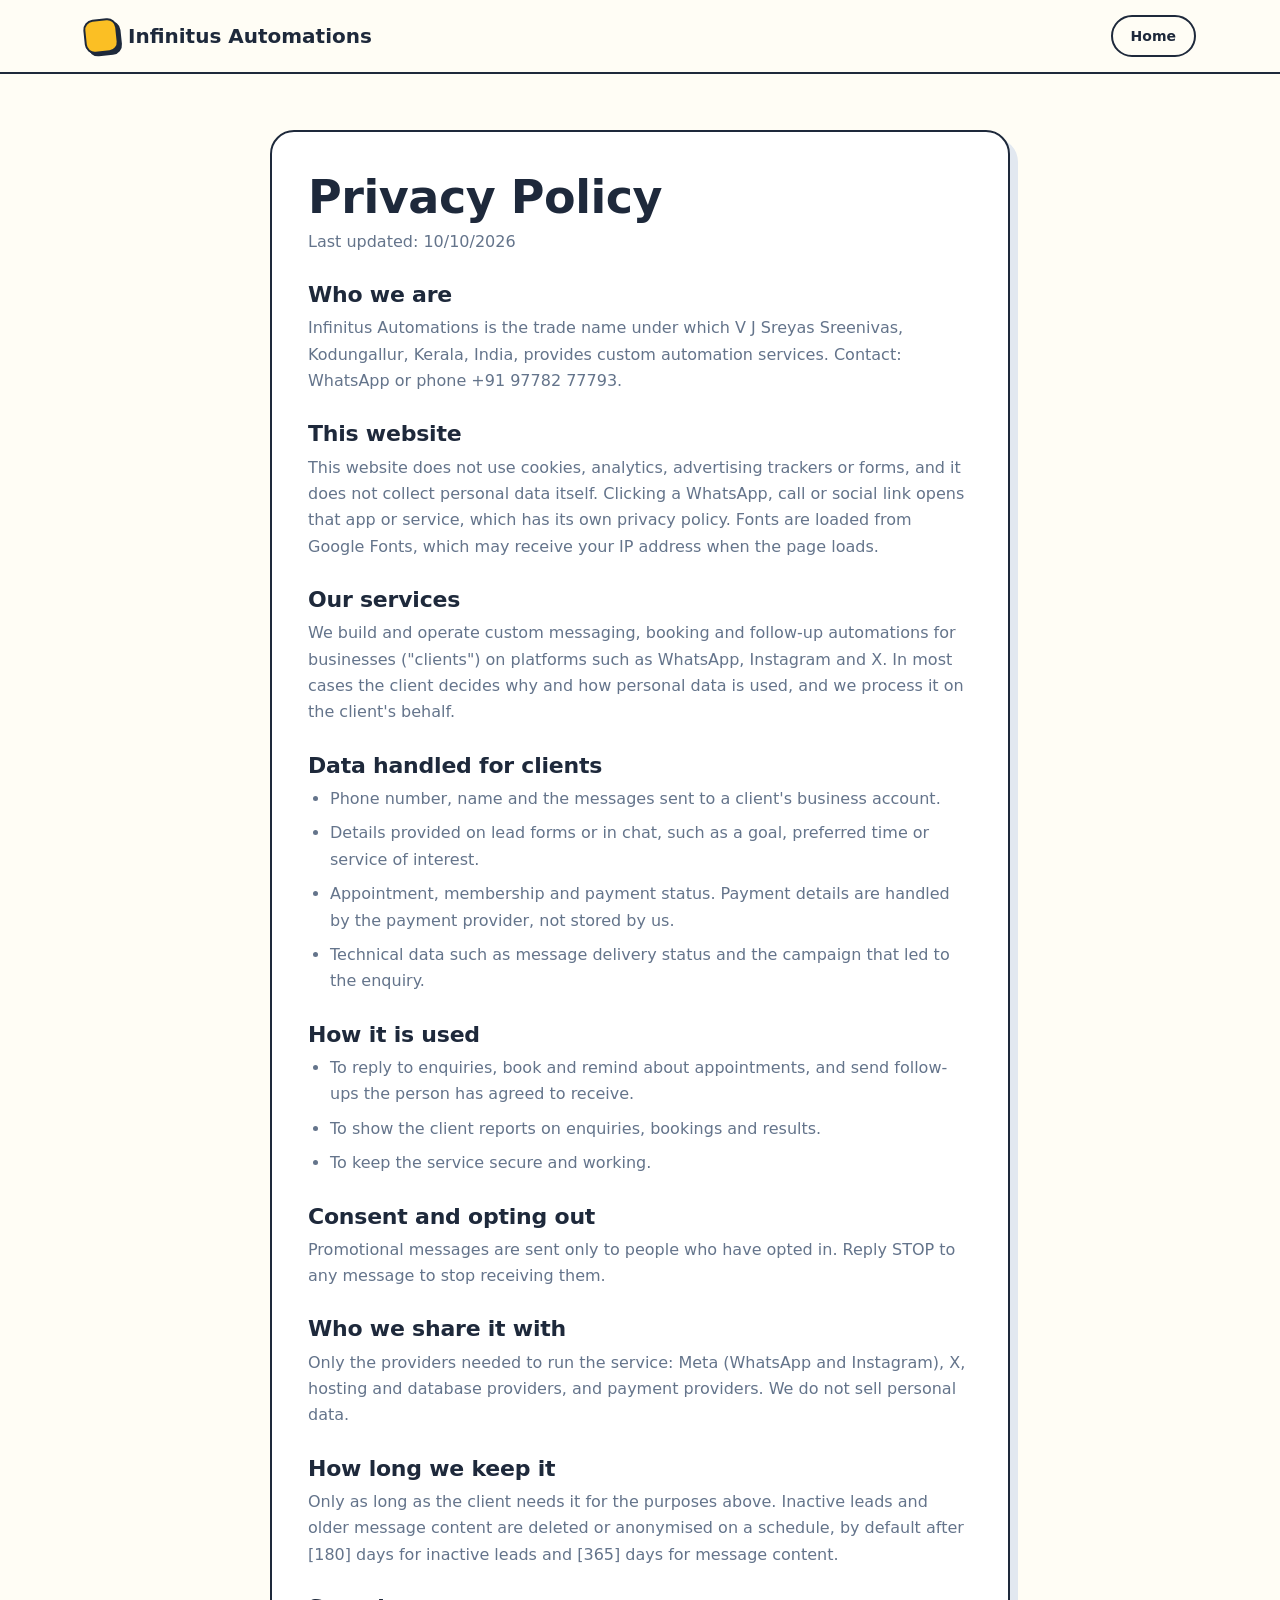
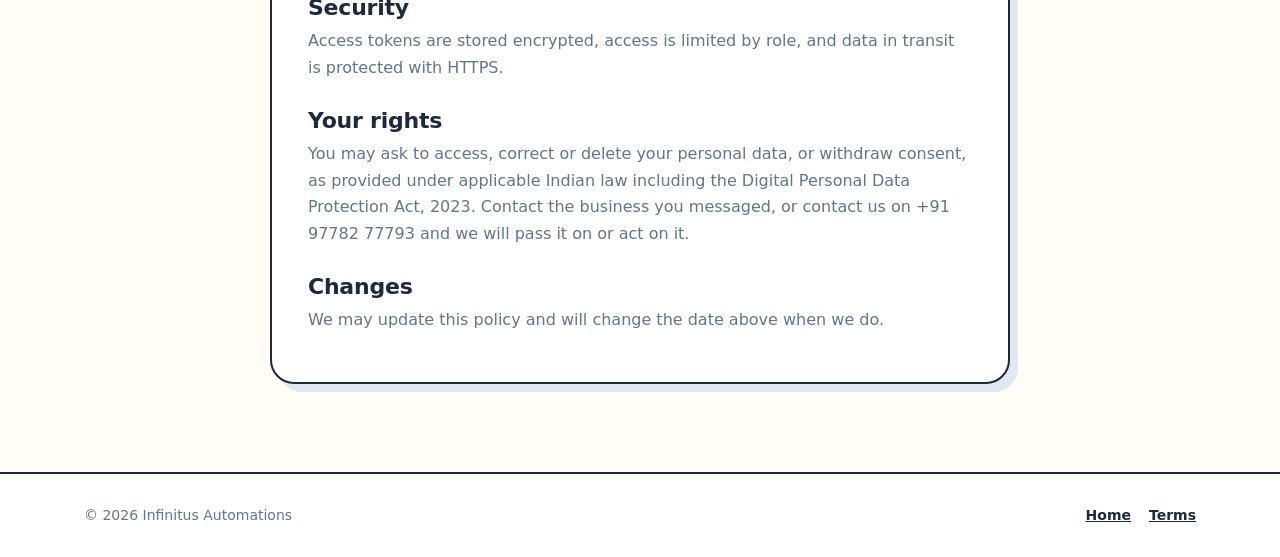
==== privacy.html @ b6bcf863 "first commit" ====
<!doctype html>
<html lang="en">
<head>
<meta charset="utf-8">
<meta http-equiv="Content-Security-Policy" content="default-src 'none'; script-src 'self'; style-src 'self' https://fonts.googleapis.com; font-src https://fonts.gstatic.com; img-src 'self' data:; media-src 'self'; connect-src 'none'; form-action 'none'; base-uri 'none'; object-src 'none'; frame-src 'none'">
<meta name="referrer" content="strict-origin-when-cross-origin">
<meta name="viewport" content="width=device-width,initial-scale=1">
<title>Privacy Policy | Infinitus Automations</title>
<link rel="icon" href="data:image/svg+xml,%3Csvg xmlns='http://www.w3.org/2000/svg' viewBox='0 0 32 32'%3E%3Crect width='32' height='32' rx='9' fill='%23FBBF24'/%3E%3Cpath d='M9 17h14M17 10l6 7-6 7' stroke='%231E293B' stroke-width='3' fill='none' stroke-linecap='round' stroke-linejoin='round'/%3E%3C/svg%3E">
<link rel="preconnect" href="https://fonts.googleapis.com">
<link rel="preconnect" href="https://fonts.gstatic.com" crossorigin>
<link rel="stylesheet" href="https://fonts.googleapis.com/css2?family=Outfit:wght@700;800&family=Plus+Jakarta+Sans:wght@400;500;700&display=swap">
<link rel="stylesheet" href="style.css">
<script src="main.js"></script>
</head>
<body>
<header class="top">
  <div class="wrap bar">
    <a class="logo" href="index.html"><div class="mark" aria-hidden="true"></div><span>Infinitus Automations</span></a>
    <a class="btn ghost sm" href="index.html">Home</a>
  </div>
</header>

<main class="doc">
  <div class="paper">
    <h1>Privacy Policy</h1>
    <p>Last updated: 10/10/2026</p>
    <h2>Who we are</h2>
    <p>Infinitus Automations is the trade name under which V J Sreyas Sreenivas, Kodungallur, Kerala, India, provides custom automation services. Contact: WhatsApp or phone +91 97782 77793.</p>

    <h2>This website</h2>
    <p>This website does not use cookies, analytics, advertising trackers or forms, and it does not collect personal data itself. Clicking a WhatsApp, call or social link opens that app or service, which has its own privacy policy. Fonts are loaded from Google Fonts, which may receive your IP address when the page loads.</p>

    <h2>Our services</h2>
    <p>We build and operate custom messaging, booking and follow-up automations for businesses ("clients") on platforms such as WhatsApp, Instagram and X. In most cases the client decides why and how personal data is used, and we process it on the client's behalf.</p>

    <h2>Data handled for clients</h2>
    <ul>
      <li>Phone number, name and the messages sent to a client's business account.</li>
      <li>Details provided on lead forms or in chat, such as a goal, preferred time or service of interest.</li>
      <li>Appointment, membership and payment status. Payment details are handled by the payment provider, not stored by us.</li>
      <li>Technical data such as message delivery status and the campaign that led to the enquiry.</li>
    </ul>

    <h2>How it is used</h2>
    <ul>
      <li>To reply to enquiries, book and remind about appointments, and send follow-ups the person has agreed to receive.</li>
      <li>To show the client reports on enquiries, bookings and results.</li>
      <li>To keep the service secure and working.</li>
    </ul>

    <h2>Consent and opting out</h2>
    <p>Promotional messages are sent only to people who have opted in. Reply STOP to any message to stop receiving them.</p>

    <h2>Who we share it with</h2>
    <p>Only the providers needed to run the service: Meta (WhatsApp and Instagram), X, hosting and database providers, and payment providers. We do not sell personal data.</p>

    <h2>How long we keep it</h2>
    <p>Only as long as the client needs it for the purposes above. Inactive leads and older message content are deleted or anonymised on a schedule, by default after [180] days for inactive leads and [365] days for message content.</p>

    <h2>Security</h2>
    <p>Access tokens are stored encrypted, access is limited by role, and data in transit is protected with HTTPS.</p>

    <h2>Your rights</h2>
    <p>You may ask to access, correct or delete your personal data, or withdraw consent, as provided under applicable Indian law including the Digital Personal Data Protection Act, 2023. Contact the business you messaged, or contact us on +91 97782 77793 and we will pass it on or act on it.</p>

    <h2>Changes</h2>
    <p>We may update this policy and will change the date above when we do.</p>
  </div>
</main>

<footer>
  <div class="wrap">
    <div>© <span id="year"></span> Infinitus Automations</div>
    <div><a href="index.html">Home</a><a href="terms.html">Terms</a></div>
  </div>
</footer>
</body>
</html>
---- style.css ----
/* Infinitus Automations — Playful Geometric */
:root{
  --bg:#FFFDF5;--fg:#1E293B;--muted:#F1F5F9;--mfg:#64748B;
  --accent:#8B5CF6;--pink:#F472B6;--amber:#FBBF24;--mint:#34D399;
  --border:#E2E8F0;--input:#CBD5E1;
  --h:"Outfit",system-ui,sans-serif;--b:"Plus Jakarta Sans",system-ui,sans-serif;
  --pop:cubic-bezier(.34,1.56,.64,1);
}
*{box-sizing:border-box;margin:0;padding:0}
html{scroll-behavior:smooth;scroll-padding-top:88px}
body{font:400 17px/1.65 var(--b);background:var(--bg);color:var(--fg);overflow-x:hidden}
h1,h2,h3{font-family:var(--h);font-weight:800;line-height:1.1;letter-spacing:-.01em}
h1{font-size:clamp(38px,6.4vw,68px)}
h2{font-size:clamp(30px,4.6vw,46px)}
h3{font-size:22px;font-weight:700}
p{color:var(--mfg)}
a{color:inherit}
img,video{max-width:100%;display:block}
.wrap{max-width:1152px;margin:0 auto;padding:0 20px}
.sprite{position:absolute;width:0;height:0;overflow:hidden}
.ic{width:1.15em;height:1.15em;stroke:currentColor;fill:none;stroke-width:2.5;stroke-linecap:round;stroke-linejoin:round;flex:none}
.skip{position:absolute;left:-999px;top:8px;background:var(--fg);color:#fff;padding:10px 16px;border-radius:99px;z-index:100}
.skip:focus{left:12px}
:focus-visible{outline:3px solid var(--accent);outline-offset:3px;border-radius:8px}

/* header */
header.top{position:sticky;top:0;z-index:50;background:rgba(255,253,245,.94);backdrop-filter:blur(8px);border-bottom:2px solid var(--fg)}
.bar{display:flex;align-items:center;justify-content:space-between;gap:16px;height:72px}
.logo{display:flex;align-items:center;gap:10px;text-decoration:none;font:800 20px var(--h)}
.mark{width:34px;height:34px;border-radius:10px;background:var(--amber);border:2px solid var(--fg);box-shadow:3px 3px 0 var(--fg);display:grid;place-items:center;transform:rotate(-6deg);transition:transform .3s var(--pop)}
.logo:hover .mark{transform:rotate(6deg) scale(1.08)}
nav.links{display:flex;gap:26px;font-weight:700;font-size:15px}
nav.links a{text-decoration:none}
nav.links a:hover{color:var(--accent)}

/* buttons */
.btn{display:inline-flex;align-items:center;justify-content:center;gap:10px;min-height:48px;padding:0 24px;border-radius:999px;border:2px solid var(--fg);font:700 16px var(--b);text-decoration:none;cursor:pointer;transition:transform .3s var(--pop),box-shadow .3s var(--pop),background .2s}
.btn.primary{background:var(--accent);color:#fff;box-shadow:4px 4px 0 var(--fg)}
.btn.primary:hover{transform:translate(-2px,-2px);box-shadow:6px 6px 0 var(--fg)}
.btn.primary:active{transform:translate(2px,2px);box-shadow:2px 2px 0 var(--fg)}
.btn.ghost{background:transparent;color:var(--fg)}
.btn.ghost:hover{background:var(--amber)}
.btn.white{background:#fff;color:var(--fg);box-shadow:4px 4px 0 var(--fg)}
.btn.white:hover{transform:translate(-2px,-2px);box-shadow:6px 6px 0 var(--fg);background:var(--amber)}
.btn.sm{min-height:42px;padding:0 18px;font-size:14px}
.btn .dot{width:26px;height:26px;border-radius:50%;background:#fff;color:var(--fg);display:grid;place-items:center;margin-right:-12px}
.btn .dot .ic{width:15px;height:15px}

/* hero */
.hero{position:relative;padding:72px 0 96px;overflow:hidden;background-image:radial-gradient(circle,#CBD5E1 1.3px,transparent 1.4px);background-size:24px 24px}
.hero .grid{display:grid;grid-template-columns:1.1fr .9fr;gap:48px;align-items:center;position:relative}
.sun{position:absolute;left:-140px;top:-70px;width:480px;height:480px;border-radius:50%;background:var(--amber);opacity:.35}
.hero-text{position:relative;z-index:1}
.badge{display:inline-flex;align-items:center;gap:8px;background:#fff;border:2px solid var(--fg);border-radius:999px;padding:6px 14px;font:700 13px var(--b);box-shadow:3px 3px 0 var(--fg);margin-bottom:22px}
.badge i{width:10px;height:10px;border-radius:50%;background:var(--mint);border:2px solid var(--fg)}
.hero h1 em{font-style:normal;color:var(--accent);position:relative;display:inline-block}
.squig{position:absolute;left:0;bottom:-14px;width:100%;height:12px;stroke:var(--pink);fill:none;stroke-width:4;stroke-linecap:round}
.lead{font-size:19px;margin:30px 0 30px;max-width:540px}
.row{display:flex;flex-wrap:wrap;gap:14px;align-items:center}
.fine{margin-top:22px;font-size:14px;font-weight:600;color:var(--mfg)}
.portrait-wrap{position:relative;max-width:420px;margin:0 auto;width:100%}
.portrait-wrap::before{content:"";position:absolute;inset:28px -24px -24px 28px;background-image:radial-gradient(circle,var(--accent) 2px,transparent 2.3px);background-size:16px 16px;border-radius:40px}
.portrait{position:relative;aspect-ratio:1/1.1;border-radius:62% 38% 52% 48%/48% 54% 46% 52%;border:3px solid var(--fg);box-shadow:8px 8px 0 var(--pink);overflow:hidden;background:var(--mint);display:grid;place-items:center}
.portrait b{font:800 96px var(--h);color:var(--fg)}
.portrait img{position:absolute;inset:0;width:100%;height:100%;object-fit:cover}
.tag{position:absolute;z-index:2;left:-16px;bottom:30px;background:var(--amber);border:2px solid var(--fg);padding:8px 14px;border-radius:12px;font:800 14px/1.2 var(--h);transform:rotate(-4deg);box-shadow:3px 3px 0 var(--fg)}
.shape{position:absolute;pointer-events:none}
.s1{right:6%;top:54px;width:46px;height:46px;border-radius:50%;background:var(--pink);border:2px solid var(--fg)}
.s2{left:44%;bottom:34px;width:0;height:0;border-left:20px solid transparent;border-right:20px solid transparent;border-bottom:34px solid var(--mint);transform:rotate(14deg)}
.s3{right:3%;bottom:70px;width:34px;height:34px;background:var(--accent);border:2px solid var(--fg);transform:rotate(18deg);border-radius:6px}

/* marquee */
.band{background:var(--fg);color:#fff;overflow:hidden;padding:16px 0;border-block:2px solid var(--fg)}
.track{display:flex;width:max-content;animation:slide 30s linear infinite}
.band:hover .track{animation-play-state:paused}
.grp{display:flex;gap:40px;padding-right:40px}
.grp span{font:800 22px var(--h);white-space:nowrap;display:flex;align-items:center;gap:40px}
.grp span::after{content:"";width:14px;height:14px;border-radius:50%;background:var(--amber)}
.grp span:nth-child(3n+2)::after{background:var(--pink)}
.grp span:nth-child(3n)::after{background:var(--mint)}
@keyframes slide{to{transform:translateX(-50%)}}

/* sections */
section{padding:96px 0;position:relative}
.eyebrow{display:inline-block;font:800 13px var(--b);letter-spacing:.12em;text-transform:uppercase;color:var(--accent);margin-bottom:12px}
.sec-head{max-width:660px;margin-bottom:56px}
.sec-head p{margin-top:14px;font-size:18px}
.tint{background:var(--muted);border-block:2px solid var(--fg)}

/* sticker cards */
.cards{display:grid;gap:44px 28px;grid-template-columns:repeat(auto-fit,minmax(250px,1fr))}
.card{position:relative;background:#fff;border:2px solid var(--fg);border-radius:20px;padding:46px 24px 26px;box-shadow:8px 8px 0 var(--border);transition:transform .3s var(--pop),box-shadow .3s var(--pop)}
.card:hover{transform:rotate(-1deg) scale(1.02)}
.card.f{box-shadow:8px 8px 0 var(--pink)}
.ico{position:absolute;top:-26px;left:22px;width:52px;height:52px;border-radius:50%;border:2px solid var(--fg);display:grid;place-items:center;color:#fff;box-shadow:3px 3px 0 var(--fg)}
.ico .ic{width:24px;height:24px}
.card:hover .ico{animation:wiggle .5s}
.v{background:var(--accent)}.p{background:var(--pink)}.a{background:var(--amber);color:var(--fg)}.m{background:var(--mint);color:var(--fg)}
@keyframes wiggle{0%,100%{transform:rotate(0)}25%{transform:rotate(8deg)}75%{transform:rotate(-8deg)}}
.card h3{margin-bottom:8px}
.card p{font-size:15.5px}
.card ul{list-style:none;margin-top:12px}
.card li{display:flex;gap:10px;font-size:15px;color:var(--mfg);margin-top:6px}
.card li::before{content:"";flex:none;width:8px;height:8px;margin-top:9px;border-radius:50%;background:var(--mint);border:2px solid var(--fg);box-sizing:content-box}

/* work / video */
.work{background:#fff;border:2px solid var(--fg);border-radius:24px;padding:14px;box-shadow:8px 8px 0 var(--border);transition:transform .3s var(--pop)}
.work:hover{transform:rotate(-.6deg) scale(1.01)}
.work.big{display:grid;grid-template-columns:1.5fr 1fr;gap:24px;align-items:center;padding:18px;box-shadow:10px 10px 0 var(--accent)}
.work .meta{padding:16px 8px 8px}
.work h3{margin-bottom:6px}
.work p{font-size:15.5px}
.wgrid{display:grid;gap:32px 28px;grid-template-columns:repeat(auto-fit,minmax(min(100%,420px),1fr));margin-top:40px}
.vid{position:relative;aspect-ratio:16/9;border-radius:14px;overflow:hidden;border:2px solid var(--fg);background:var(--muted)}
.vid video{position:absolute;inset:0;width:100%;height:100%;object-fit:cover;background:#0F172A;z-index:2}
.vid.missing video{display:none}
.ph{position:absolute;inset:0;z-index:1;display:grid;place-content:center;justify-items:center;gap:10px;text-align:center;padding:16px;background-image:radial-gradient(circle,#CBD5E1 1.3px,transparent 1.4px);background-size:18px 18px}
.pl{width:60px;height:60px;border-radius:50%;background:var(--amber);color:var(--fg);border:2px solid var(--fg);box-shadow:3px 3px 0 var(--fg);display:grid;place-items:center}
.ph span{font:700 14px var(--b);color:var(--mfg)}
.stage{display:inline-block;font:800 12px var(--b);letter-spacing:.06em;text-transform:uppercase;border:2px solid var(--fg);border-radius:999px;padding:3px 12px;margin-bottom:10px}
.cta-card{display:grid;place-content:center;justify-items:start;gap:14px;background:var(--pink);box-shadow:8px 8px 0 var(--fg);padding:32px 26px}
.cta-card p{color:var(--fg)}

/* side projects */
.sgrid{display:grid;gap:20px;grid-template-columns:minmax(0,1fr)}
@media(min-width:860px){.sgrid{grid-template-columns:repeat(3,minmax(0,1fr))}}
.side-card{background:#fff;border:2px dashed var(--mfg);border-radius:16px;padding:20px 22px;box-shadow:3px 3px 0 var(--border)}
.side-card .stage{background:var(--muted);font-size:11px;margin-bottom:8px}
.side-card h3{font-size:19px;margin-bottom:4px}
.side-card p{font-size:15px}

/* steps */
.steps{display:grid;gap:28px;grid-template-columns:repeat(auto-fit,minmax(220px,1fr));position:relative}
.steps::before{content:"";position:absolute;left:6%;right:6%;top:28px;border-top:3px dashed var(--input)}
.step{position:relative}
.n{position:relative;width:56px;height:56px;border-radius:50%;border:2px solid var(--fg);display:grid;place-items:center;font:800 24px var(--h);box-shadow:4px 4px 0 var(--fg);margin-bottom:16px}
.step h3{margin-bottom:6px}
.step p{font-size:15.5px}

/* about */
.about{display:grid;grid-template-columns:1.1fr .9fr;gap:48px;align-items:start}
.about p{font-size:18px;margin-top:16px}
.chip{display:inline-block;background:#fff;border:2px solid var(--fg);border-radius:999px;padding:5px 14px;font:700 14px var(--b);margin:0 8px 12px 0;box-shadow:3px 3px 0 var(--fg);transition:transform .3s var(--pop)}
.chip:hover{transform:translateY(-3px) rotate(-2deg);background:var(--amber)}
.stack h3{margin-bottom:16px}

/* contact */
.cta{position:relative;overflow:hidden;background:var(--accent);color:#fff;border:2px solid var(--fg);border-radius:32px;box-shadow:10px 10px 0 var(--fg);padding:60px 40px;text-align:center}
.cta h2{max-width:720px;margin:0 auto}
.cta p{color:#EDE9FE;max-width:560px;margin:16px auto 28px;font-size:18px}
.cta .row{justify-content:center}
.cta .btn.ghost{color:#fff;border-color:#fff}
.cta .btn.ghost:hover{color:var(--fg);border-color:var(--fg)}
.social{display:flex;flex-wrap:wrap;gap:12px;justify-content:center;margin-top:30px}
.pill{display:inline-flex;gap:8px;align-items:center;background:#fff;color:var(--fg);border:2px solid var(--fg);border-radius:999px;padding:8px 18px;font-weight:700;font-size:15px;text-decoration:none;box-shadow:3px 3px 0 var(--fg);transition:transform .3s var(--pop),background .2s}
.pill:hover{transform:translate(-2px,-2px) rotate(-1deg);background:var(--amber)}
.cta .c1{position:absolute;left:-40px;top:-40px;width:130px;height:130px;border-radius:50%;background:var(--amber);border:2px solid var(--fg)}
.cta .c2{position:absolute;right:-30px;bottom:-30px;width:110px;height:110px;border-radius:50%;background:var(--pink);border:2px solid var(--fg)}
.cta>*:not(.c1):not(.c2){position:relative}

footer{border-top:2px solid var(--fg);padding:30px 0;background:#fff;font-size:14px}
footer .wrap{display:flex;justify-content:space-between;flex-wrap:wrap;gap:12px;color:var(--mfg)}
footer a{margin-left:18px;font-weight:700;color:var(--fg)}

/* legal pages */
.doc{max-width:780px;margin:56px auto 88px;padding:0 20px}
.doc .paper{background:#fff;border:2px solid var(--fg);border-radius:24px;box-shadow:8px 8px 0 var(--border);padding:40px 36px}
.doc h1{font-size:clamp(32px,5vw,46px);margin-bottom:6px}
.doc h2{font-size:22px;margin:28px 0 8px}
.doc p,.doc li{margin-bottom:8px;font-size:16px}
.doc ul{padding-left:22px;color:var(--mfg)}
.doc a{color:var(--accent);font-weight:700}
.banner{background:#FEF3C7;border:2px solid var(--fg);border-radius:14px;padding:12px 16px;font-size:14px;font-weight:600;color:var(--fg);margin:16px 0}

/* entrance */
.js .pop{opacity:0;transform:scale(.88) translateY(18px)}
.js .pop.in{opacity:1;transform:none;transition:opacity .5s ease,transform .7s var(--pop),box-shadow .3s var(--pop)}
.js .card.pop.in:hover{transform:rotate(-1deg) scale(1.02)}
.js .work.pop.in:hover{transform:rotate(-.6deg) scale(1.01)}
.js .pop.d1.in{transition-delay:.08s}.js .pop.d2.in{transition-delay:.16s}.js .pop.d3.in{transition-delay:.24s}

/* responsive */
@media(max-width:860px){
  section{padding:64px 0}
  .hero{padding:48px 0 64px}
  .hero .grid,.about,.work.big{grid-template-columns:1fr}
  .hero .grid{gap:48px}
  nav.links{display:none}
  .sun{width:280px;height:280px;left:-100px;top:-50px}
  .shape{display:none}
  .steps::before{display:none}
  .cta{padding:44px 22px;box-shadow:6px 6px 0 var(--fg)}
  .cta .c1,.cta .c2{display:none}
  .doc .paper{padding:28px 20px}
}
@media(max-width:520px){
  .btn.primary,.btn.white{box-shadow:2px 2px 0 var(--fg)}
  .lead{font-size:17px}
  .row .btn{flex:1 1 100%}
  .card,.work{box-shadow:4px 4px 0 var(--border)}
  .side-card{box-shadow:2px 2px 0 var(--border)}
  .card.f{box-shadow:4px 4px 0 var(--pink)}
  .work.big{box-shadow:5px 5px 0 var(--accent)}
  .wgrid{grid-template-columns:1fr}
  .bar .btn{min-height:42px;padding:0 16px}
  .logo span{font-size:18px}
}
@media(prefers-reduced-motion:reduce){
  *,*::before,*::after{animation:none!important;transition:none!important;scroll-behavior:auto!important}
  .js .pop{opacity:1;transform:none}
  .track{width:auto;flex-wrap:wrap}
  .grp+.grp{display:none}
}
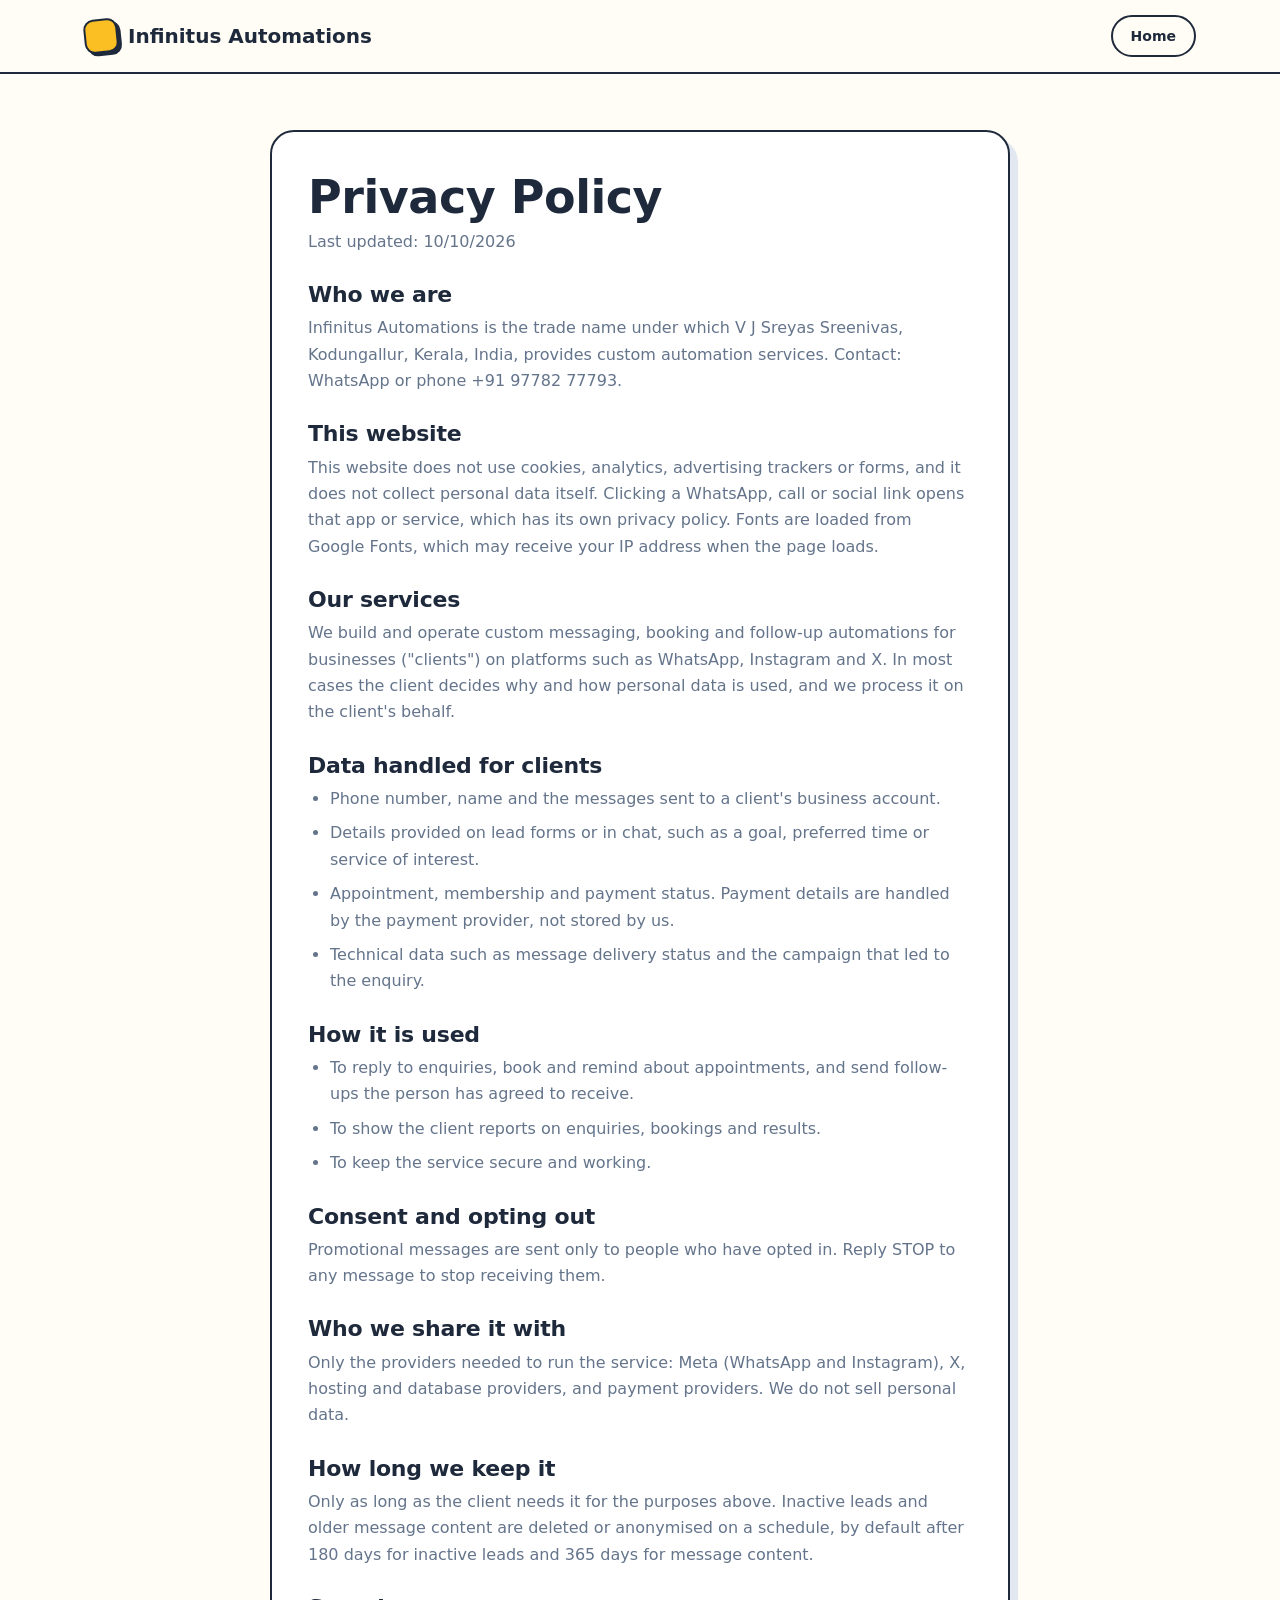
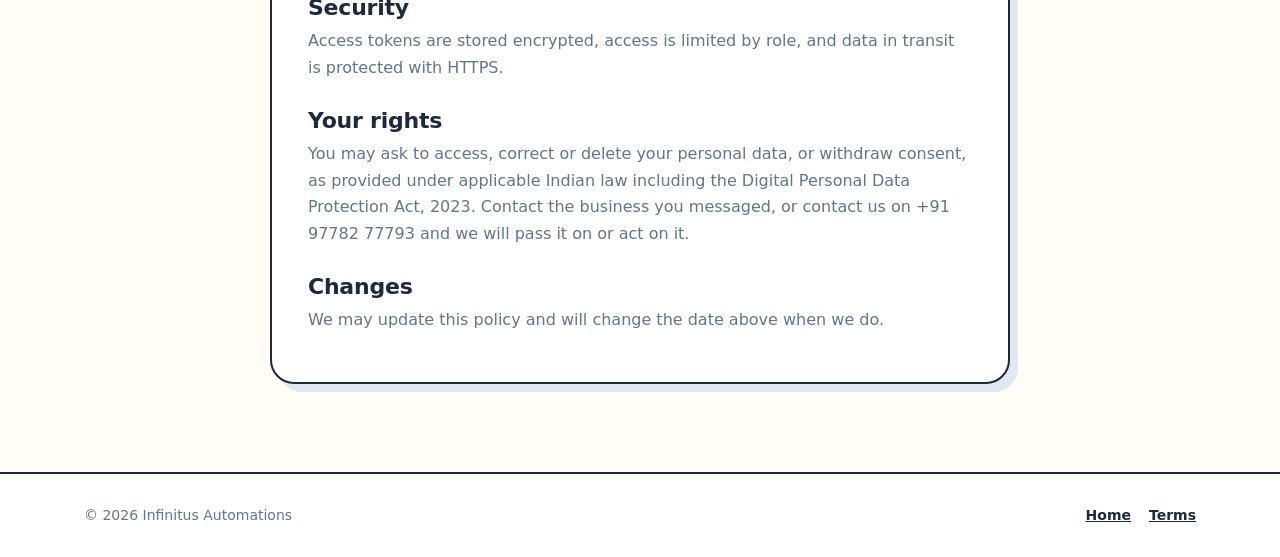
==== commit 17278531: "minor changges" ====
--- a/privacy.html
+++ b/privacy.html
@@ -56,7 +56,7 @@
     <p>Only the providers needed to run the service: Meta (WhatsApp and Instagram), X, hosting and database providers, and payment providers. We do not sell personal data.</p>
 
     <h2>How long we keep it</h2>
-    <p>Only as long as the client needs it for the purposes above. Inactive leads and older message content are deleted or anonymised on a schedule, by default after [180] days for inactive leads and [365] days for message content.</p>
+    <p>Only as long as the client needs it for the purposes above. Inactive leads and older message content are deleted or anonymised on a schedule, by default after 180 days for inactive leads and 365 days for message content.</p>
 
     <h2>Security</h2>
     <p>Access tokens are stored encrypted, access is limited by role, and data in transit is protected with HTTPS.</p>
